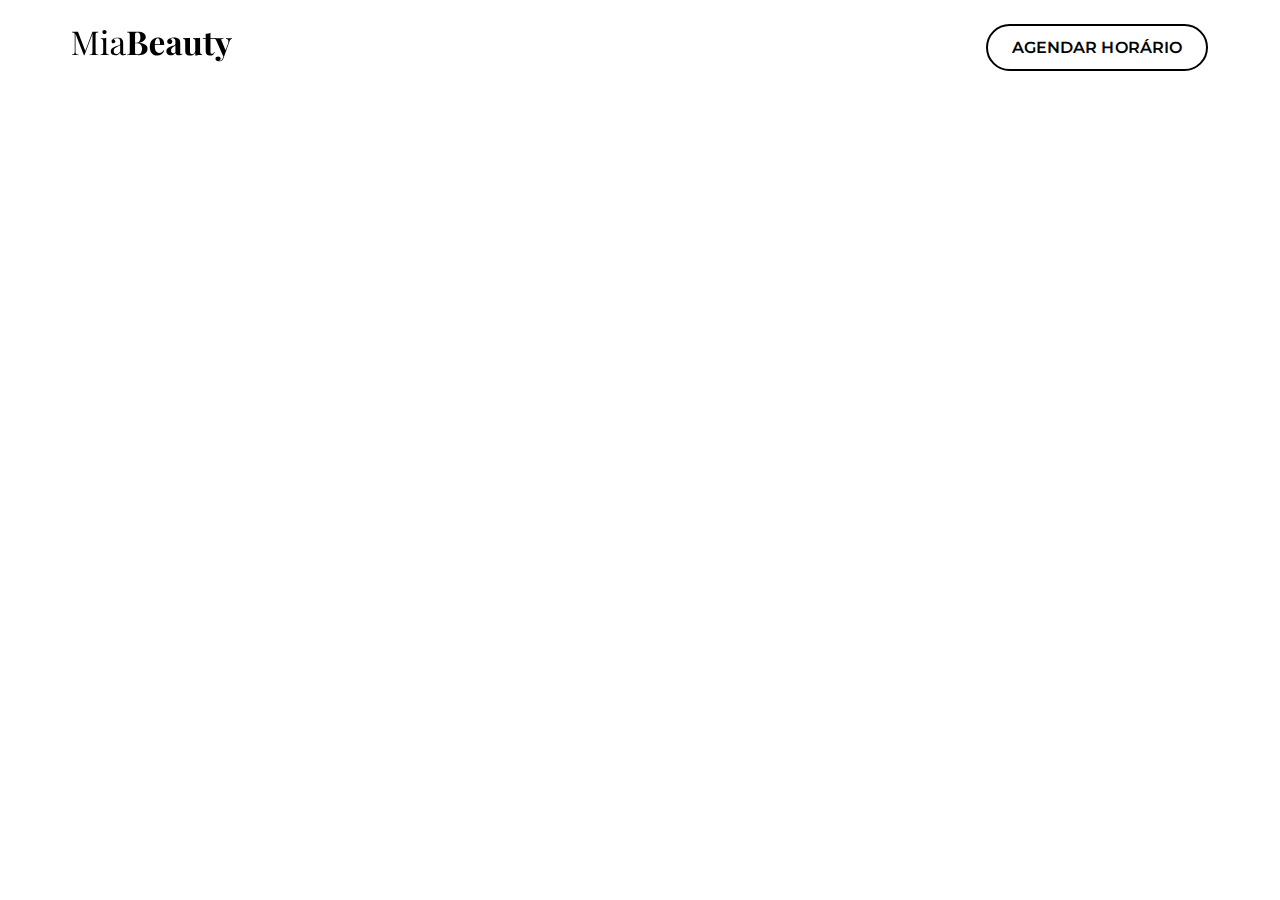
==== beauty-salon/index.html @ a398c998 "Header" ====
<!DOCTYPE html>
<html lang="pt-br">

<head>
  <meta charset="UTF-8">
  <meta http-equiv="X-UA-Compatible" content="IE=edge">
  <meta name="viewport" content="width=device-width, initial-scale=1.0">
  <title>MiaBeauty - Eleve sua autoestima com nossos serviços</title>
  <link rel="shortcut icon" href="./assets/favicon.png" type="image/x-icon">

  <link rel="preconnect" href="https://fonts.googleapis.com">
  <link rel="preconnect" href="https://fonts.gstatic.com" crossorigin>
  <link href="https://fonts.googleapis.com/css2?family=Montserrat:wght@400;700&family=Playfair+Display:wght@700&display=swap" rel="stylesheet">

  <link rel="stylesheet" href="./style.css">
</head>

<body>
  <header id="header-page">
    <div class="container header-container">
      <div class="logo-product">
        <img src="./assets/miabeauty-logo.svg" alt="MiaBeauty">
      </div>

      <a class="btn btn-outline" target="_blank"
        href="http://wa.me/send?phone=5551987654321&text=Ol%C3%A1,%20gostaria%20de%20agendar%20um%20hor%C3%A1rio!">
        Agendar horário
      </a>
    </div>
  </header>
</body>

</html>
---- beauty-salon/style.css ----
/* GLOBAL */
:root {
  font-size: 62.5%;

  --purple-primary: #AF05AA;
  --purple-secondary: #EA21A2;
  --black-primary: #000000;
  --black-secondary: #3C3640;
  --white-primary: #FFFFFF;
  --white-secondary: #F5EEEE;

  --color-button-hover: #D9D9D9;
}

* {
  margin: 0;
  padding: 0;
  box-sizing: border-box;
}

body {
  font-family: 'Playfair Display', serif;
  font-size: 1.6rem;
}

a {
  text-decoration: none;
}

.btn {
  font-family: 'Montserrat', sans-serif;
  font-size: 1.6rem;
  letter-spacing: 0.005em;
  color: var(--black-primary);
  text-transform: uppercase;
  cursor: pointer;

  border-radius: 9rem;

  transition: color .3s ease-in-out,
    background-color .3s ease-in-out,
    border-color .3s ease-in-out;
}

.container {
  max-width: 128rem;
  margin: 0 auto;
}

.logo-product img {
  width: 16rem;
}


/* HEADER */
#header-page {
  background-color: var(--white-primary);
}

.header-container {
  padding: 2.4rem 7.2rem;
  display: flex;
  justify-content: space-between;
  align-items: center;
}

.btn-outline {
  padding: 1.2rem 2.4rem;
  font-weight: 600;
  border: .2rem solid var(--black-primary);
  background-color: transparent;
}
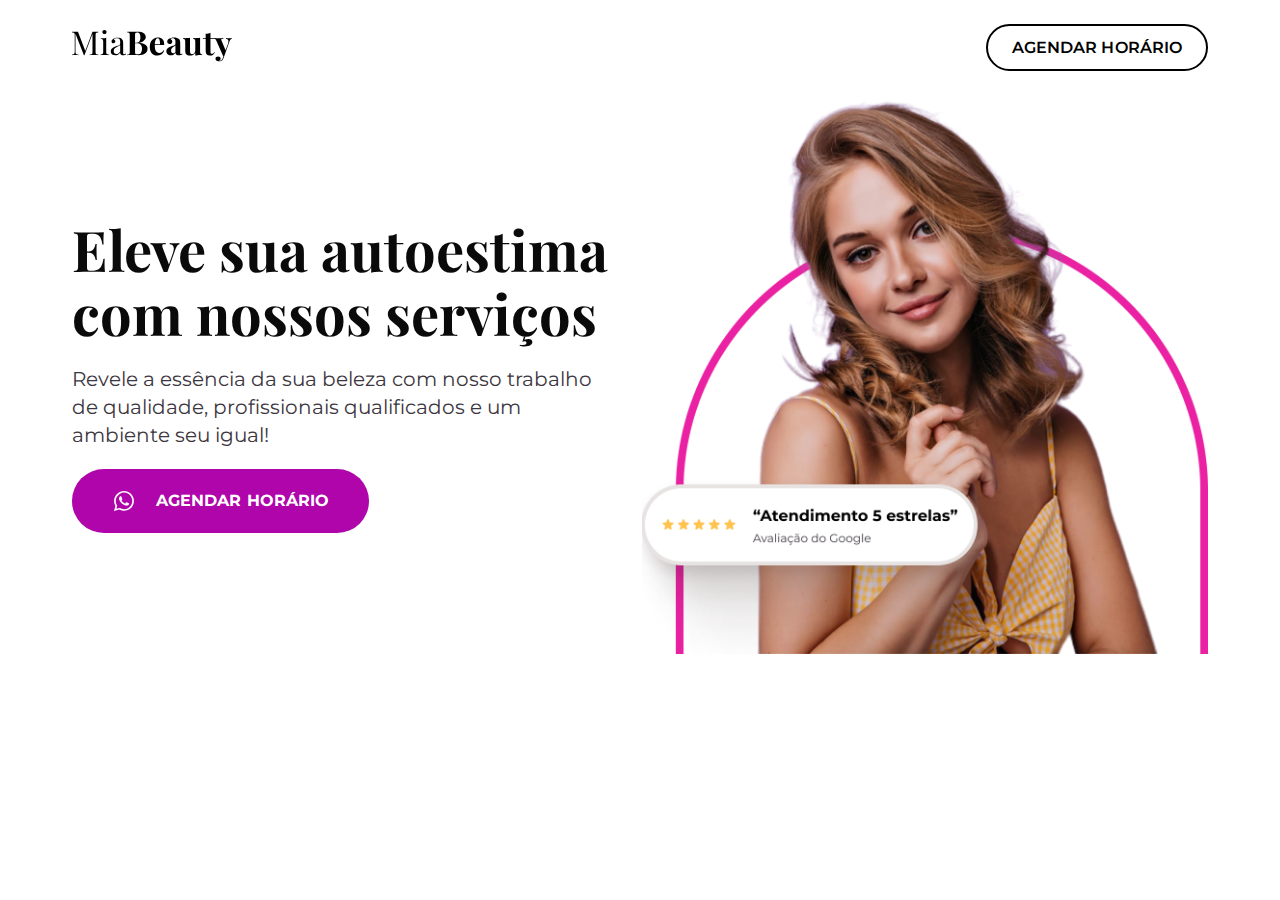
==== commit d87c93ad: "Hero section" ====
--- a/beauty-salon/index.html
+++ b/beauty-salon/index.html
@@ -10,7 +10,9 @@
 
   <link rel="preconnect" href="https://fonts.googleapis.com">
   <link rel="preconnect" href="https://fonts.gstatic.com" crossorigin>
-  <link href="https://fonts.googleapis.com/css2?family=Montserrat:wght@400;700&family=Playfair+Display:wght@700&display=swap" rel="stylesheet">
+  <link
+    href="https://fonts.googleapis.com/css2?family=Montserrat:wght@400;700&family=Playfair+Display:wght@700&display=swap"
+    rel="stylesheet">
 
   <link rel="stylesheet" href="./style.css">
 </head>
@@ -28,6 +30,30 @@
       </a>
     </div>
   </header>
+
+  <main>
+    <section id="hero">
+      <div class="container hero-container">
+        <div class="hero-text">
+          <h1 class="hero-text__title">Eleve sua autoestima com nossos serviços</h1>
+
+          <p class="hero-text__paragraph">
+            Revele a essência da sua beleza com nosso trabalho de qualidade, profissionais qualificados e um ambiente
+            seu igual!
+          </p>
+
+          <a class="btn btn-primary" target="_blank"
+            href="http://wa.me/send?phone=5551987654321&text=Ol%C3%A1,%20gostaria%20de%20agendar%20um%20hor%C3%A1rio!">
+            <img src="../global/assets/whatsapp.svg" alt="Ícone do WhatsApp"> Agendar horário
+          </a>
+        </div>
+
+        <div class="hero-img">
+          <img src="./assets/img-hero-desktop.png" alt="Atendimento 5 estrelas de acordo com avalição do Google">
+        </div>
+      </div>
+    </section>
+  </main>
 </body>
 
 </html>--- a/beauty-salon/style.css
+++ b/beauty-salon/style.css
@@ -69,4 +69,67 @@
   font-weight: 600;
   border: .2rem solid var(--black-primary);
   background-color: transparent;
+}
+
+
+/* MAIN */
+/* HERO */
+#hero {
+  background-color: var(--white-primary);
+}
+
+.hero-container {
+  display: flex;
+  gap: 2rem;
+  align-items: center;
+  padding: 0 7.2rem;
+}
+
+/* left */
+.hero-text {
+  display: flex;
+  flex-direction: column;
+  align-items: flex-start;
+  gap: 2rem;
+  padding: 9.6rem 0;
+  max-width: 55rem;
+  flex: 1;
+}
+
+.hero-text__title {
+  font-size: 5.6rem;
+  line-height: 6.4rem;
+  font-weight: 700;
+  color: #0A0A0A;
+}
+
+.hero-text__paragraph {
+  font-family: 'Montserrat';
+  font-size: 2rem;
+  line-height: 2.8rem;
+  color: var(--black-secondary);
+}
+
+.btn-primary {
+  font-family: 'Montserrat';
+  font-weight: 700;
+  color: var(--white-primary);
+  padding: 2rem 4rem;
+  background-color: var(--purple-primary);
+  border: none;
+
+  display: flex;
+  align-items: center;
+  gap: 2rem;
+}
+
+/* right */
+.hero-img {
+  flex: 1;
+  align-self: flex-end;
+}
+
+.hero-img img {
+  width: 100%;
+  vertical-align: bottom;
 }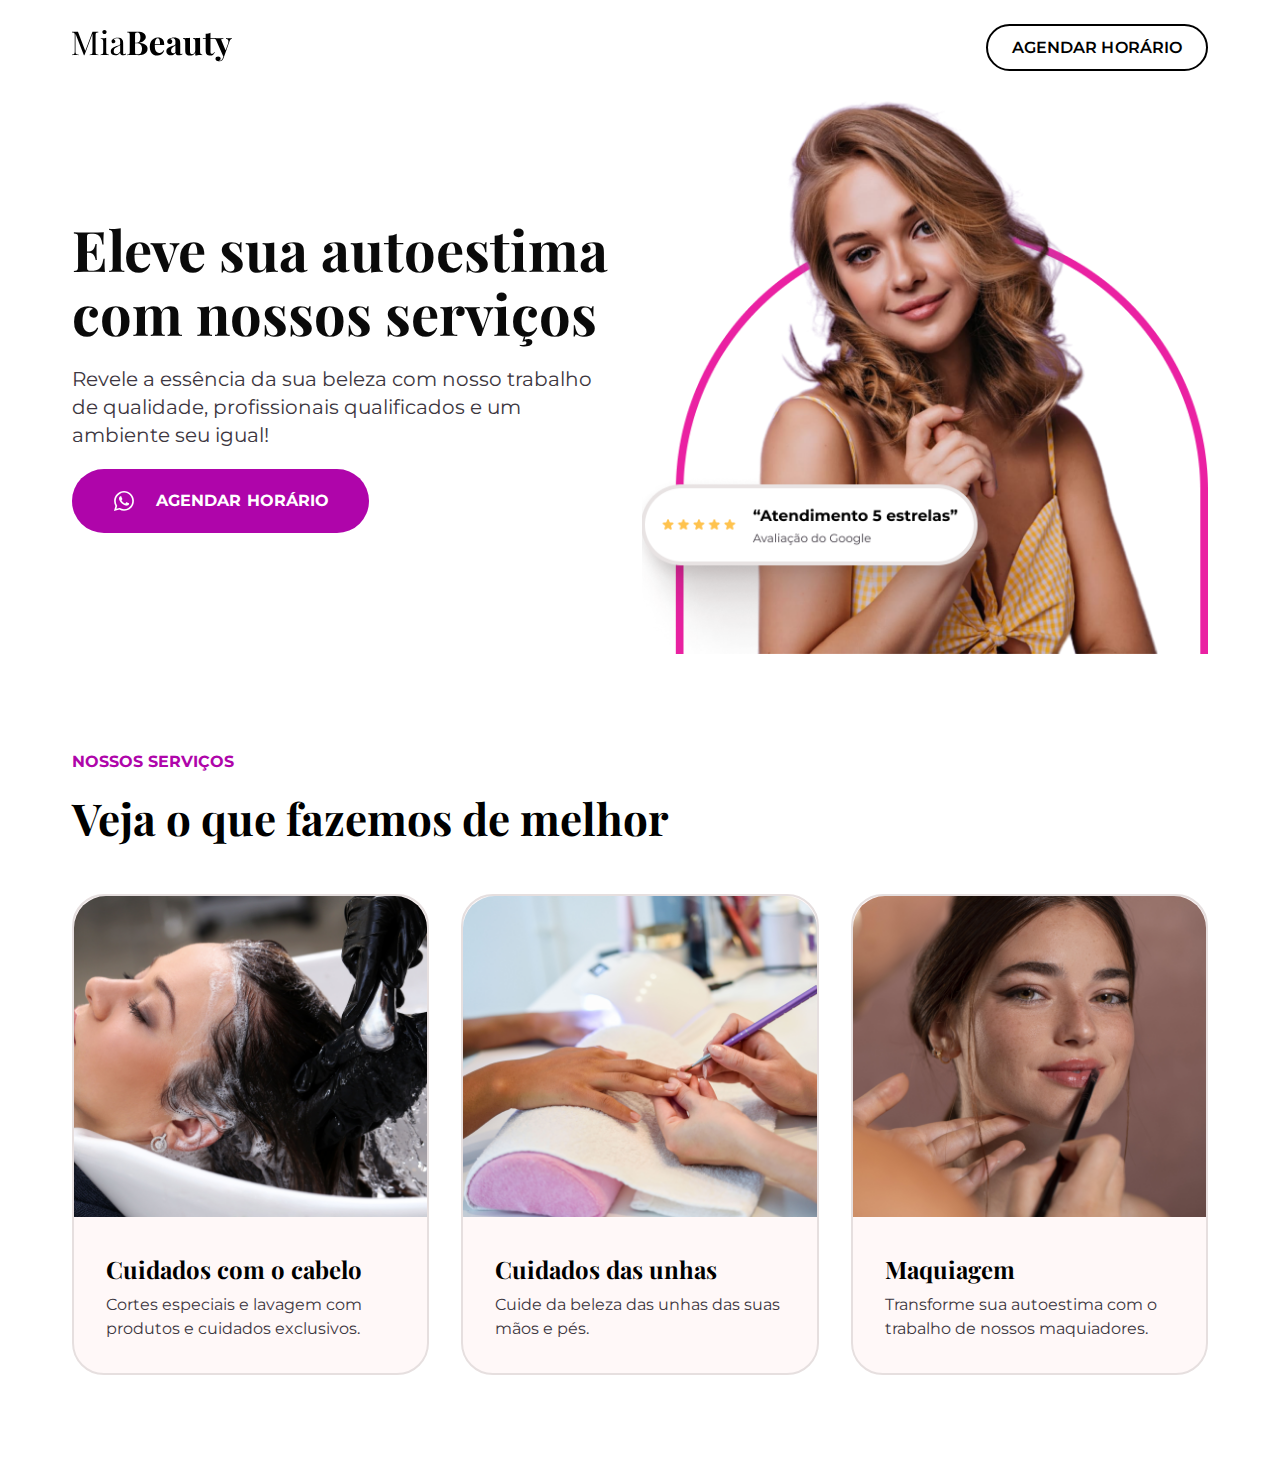
==== commit 7662e608: "Services section" ====
--- a/beauty-salon/index.html
+++ b/beauty-salon/index.html
@@ -53,6 +53,44 @@
         </div>
       </div>
     </section>
+
+    <section id="services">
+      <div class="container services-container">
+        <header>
+          <span class="overtitle">Nossos serviços</span>
+          <h2 class="title">Veja o que fazemos de melhor</h2>
+        </header>
+
+        <div class="services-list">
+          <div class="service-card">
+            <img src="./assets/img-card-01-desktop.png" alt="Mulher lavando o cabelo">
+
+            <div class="service-card__text">
+              <h3>Cuidados com o cabelo</h3>
+              <p>Cortes especiais e lavagem com produtos e cuidados exclusivos.</p>
+            </div>
+          </div>
+
+          <div class="service-card">
+            <img src="./assets/img-card-02-desktop.png" alt="Pintando as unhas">
+
+            <div class="service-card__text">
+              <h3>Cuidados das unhas</h3>
+              <p>Cuide da beleza das unhas das suas mãos e pés.</p>
+            </div>
+          </div>
+
+          <div class="service-card">
+            <img src="./assets/img-card-03-desktop.png" alt="Maquiando uma mulher">
+
+            <div class="service-card__text">
+              <h3>Maquiagem</h3>
+              <p>Transforme sua autoestima com o trabalho de nossos maquiadores.</p>
+            </div>
+          </div>
+        </div>
+      </div>
+    </section>
   </main>
 </body>
 
--- a/beauty-salon/style.css
+++ b/beauty-salon/style.css
@@ -9,6 +9,10 @@
   --white-primary: #FFFFFF;
   --white-secondary: #F5EEEE;
 
+
+  --font-serif: 'Playfair Display', serif;
+  --font-sans-serif: 'Montserrat', sans-serif;
+
   --color-button-hover: #D9D9D9;
 }
 
@@ -19,7 +23,7 @@
 }
 
 body {
-  font-family: 'Playfair Display', serif;
+  font-family: var(--font-serif);
   font-size: 1.6rem;
 }
 
@@ -28,7 +32,7 @@
 }
 
 .btn {
-  font-family: 'Montserrat', sans-serif;
+  font-family: var(--font-sans-serif);
   font-size: 1.6rem;
   letter-spacing: 0.005em;
   color: var(--black-primary);
@@ -49,6 +53,23 @@
 
 .logo-product img {
   width: 16rem;
+}
+
+.overtitle {
+  font-family: var(--font-sans-serif);
+  font-weight: 700;
+  font-size: 1.6rem;
+  line-height: 2.4rem;
+  color: var(--purple-primary);
+  text-transform: uppercase;
+}
+
+.title {
+  font-weight: 700;
+  font-size: 4.4rem;
+  line-height: 5.6rem;
+  color: var(--black-primary);
+  margin-top: 1.6rem;
 }
 
 
@@ -104,14 +125,14 @@
 }
 
 .hero-text__paragraph {
-  font-family: 'Montserrat';
+  font-family: var(--font-sans-serif);
   font-size: 2rem;
   line-height: 2.8rem;
   color: var(--black-secondary);
 }
 
 .btn-primary {
-  font-family: 'Montserrat';
+  font-family: var(--font-sans-serif);
   font-weight: 700;
   color: var(--white-primary);
   padding: 2rem 4rem;
@@ -132,4 +153,49 @@
 .hero-img img {
   width: 100%;
   vertical-align: bottom;
+}
+
+
+/* SERVICES */
+.services-container {
+  padding: 9.6rem 7.2rem;
+}
+
+.services-list {
+  margin-top: 4.8rem;
+  display: flex;
+  justify-content: center;
+  gap: 3.2rem;
+}
+
+/* for each card */
+.service-card {
+  background-color: #FFF8F8;
+  border: .2rem solid #E6DFDF;
+  border-radius: 3.2rem;
+
+  width: 36rem;
+}
+
+.service-card img {
+  width: 100%;
+  border-radius: 3.2rem 3.2rem 0 0;
+}
+
+.service-card__text {
+  padding: 3.2rem;
+}
+
+.service-card__text h3 {
+  font-weight: 700;
+  font-size: 2.4rem;
+  line-height: 3.2rem;
+  color: var(--black-primary);
+}
+
+.service-card__text p {
+  margin-top: .8rem;
+  font-family: var(--font-sans-serif);
+  line-height: 2.4rem;
+  color: var(--black-secondary);
 }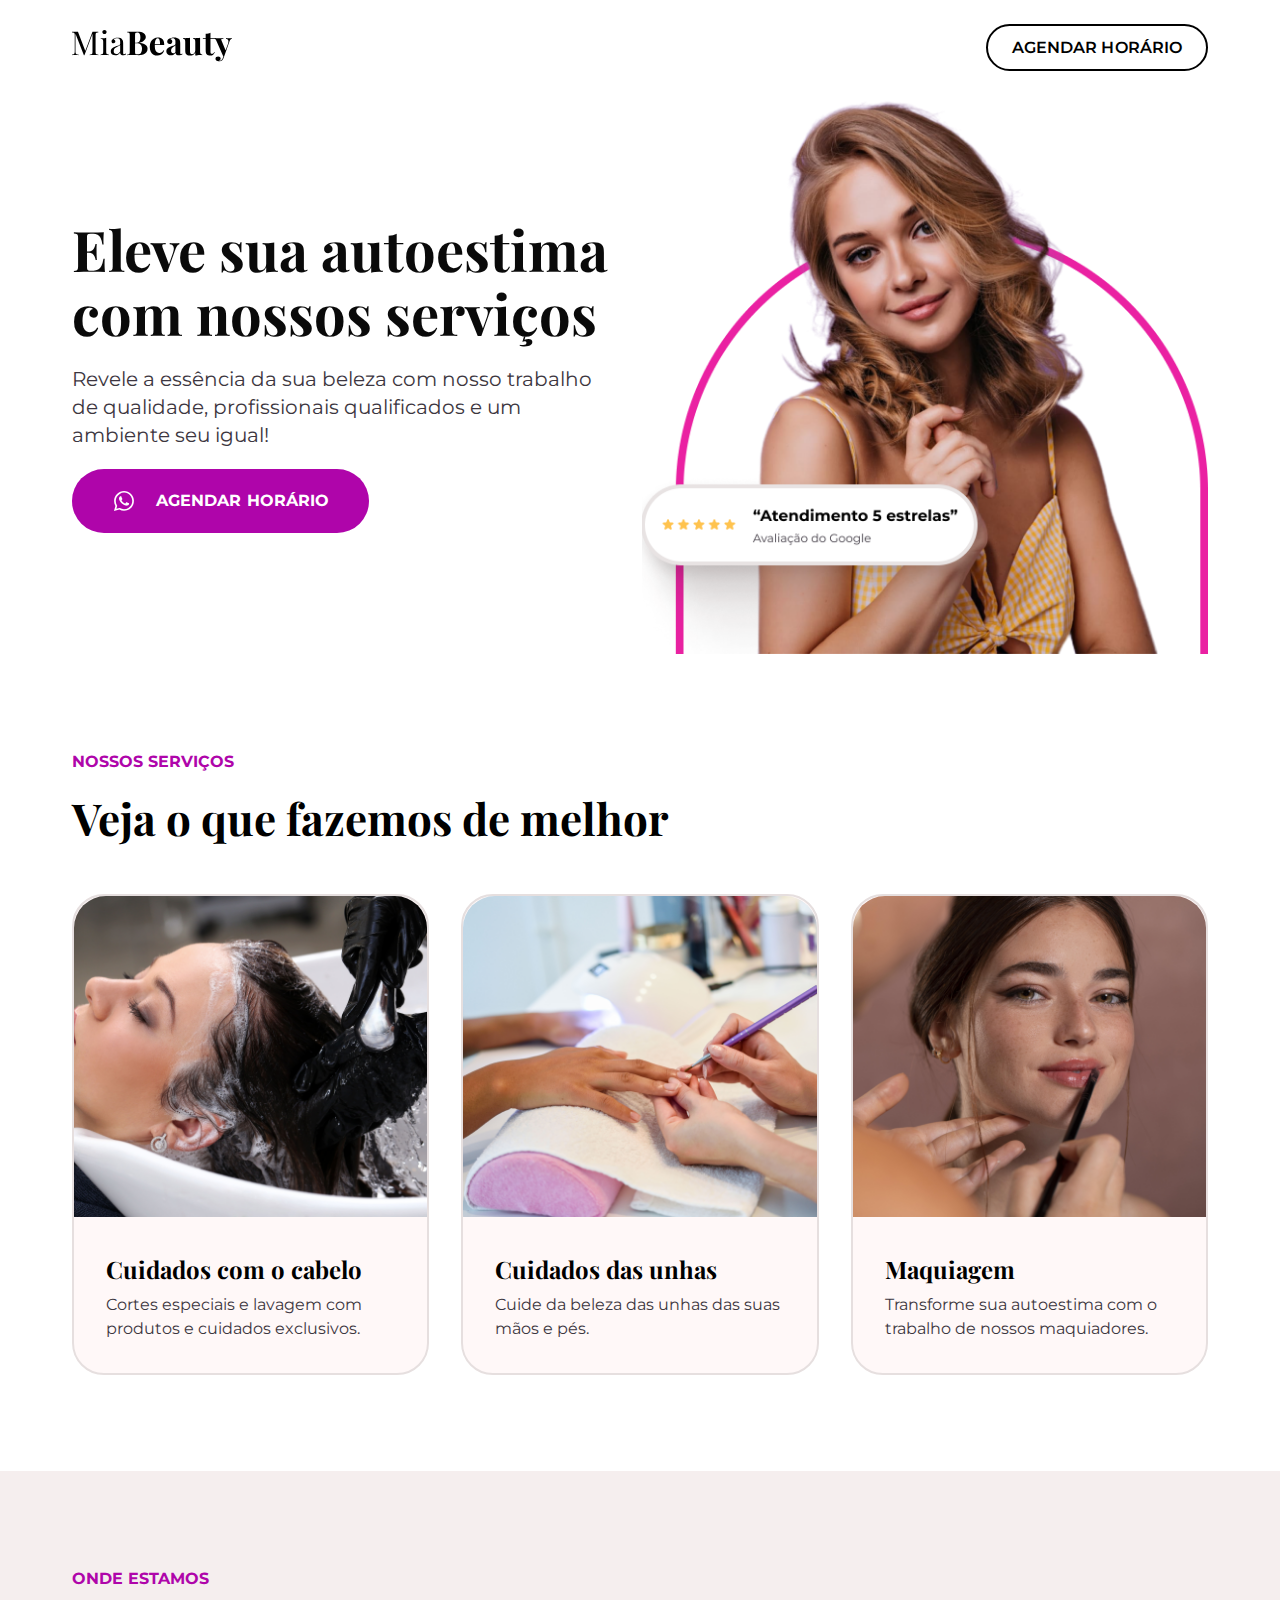
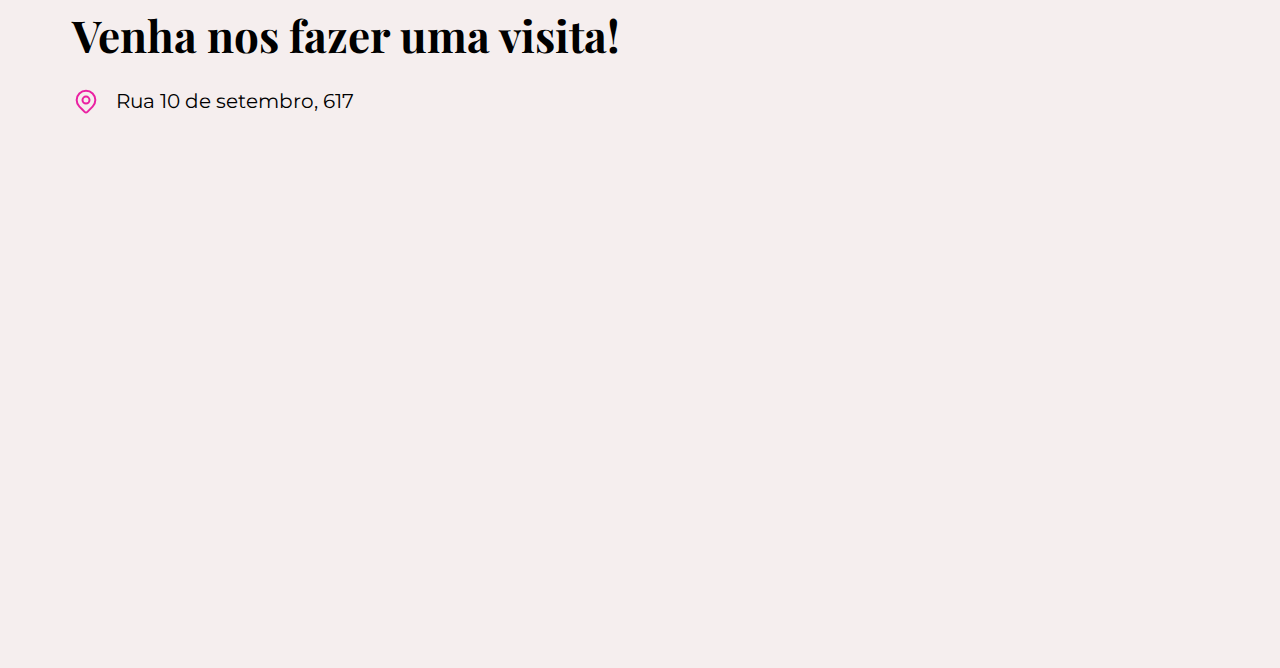
==== commit c190022e: "Location section" ====
--- a/beauty-salon/index.html
+++ b/beauty-salon/index.html
@@ -91,6 +91,25 @@
         </div>
       </div>
     </section>
+
+    <section id="location">
+      <div class="container location-container">
+        <header>
+          <span class="overtitle">Onde estamos</span>
+          <h2 class="title">Venha nos fazer uma visita!</h2>
+
+          <address class="location__address">
+            <img src="./assets/location.svg" alt="Ícone de localização">
+            <span>Rua 10 de setembro, 617</span>
+          </address>
+        </header>
+      </div>
+
+      <iframe
+        src="https://www.google.com/maps/embed?pb=!1m18!1m12!1m3!1d13894.73071566881!2d-51.82058295260935!3d-29.467275013217254!2m3!1f0!2f0!3f0!3m2!1i1024!2i768!4f13.1!3m3!1m2!1s0x951c6fade56d3ea1%3A0x7d7d173bce248358!2sOrion%20a%20casa%20da%20beleza!5e0!3m2!1spt-BR!2sbr!4v1662691373009!5m2!1spt-BR!2sbr"
+        width="100%" height="500" style="border:0;" allowfullscreen="" loading="lazy"
+        referrerpolicy="no-referrer-when-downgrade"></iframe>
+    </section>
   </main>
 </body>
 
--- a/beauty-salon/style.css
+++ b/beauty-salon/style.css
@@ -198,4 +198,31 @@
   font-family: var(--font-sans-serif);
   line-height: 2.4rem;
   color: var(--black-secondary);
+}
+
+
+/* LOCATION */
+#location {
+  background-color: var(--white-secondary);
+}
+
+.location-container {
+  padding: 9.6rem 7.2rem 4.8rem;
+}
+
+.location__address {
+  display: inline-flex;
+  align-items: center;
+  gap: 1.6rem;
+  margin-top: 2.4rem;
+
+  font-family: var(--font-sans-serif);
+  font-size: 2rem;
+  line-height: 2.8rem;
+  font-style: normal;
+  color: var(--black-primary);
+}
+
+#location iframe {
+  vertical-align: bottom;
 }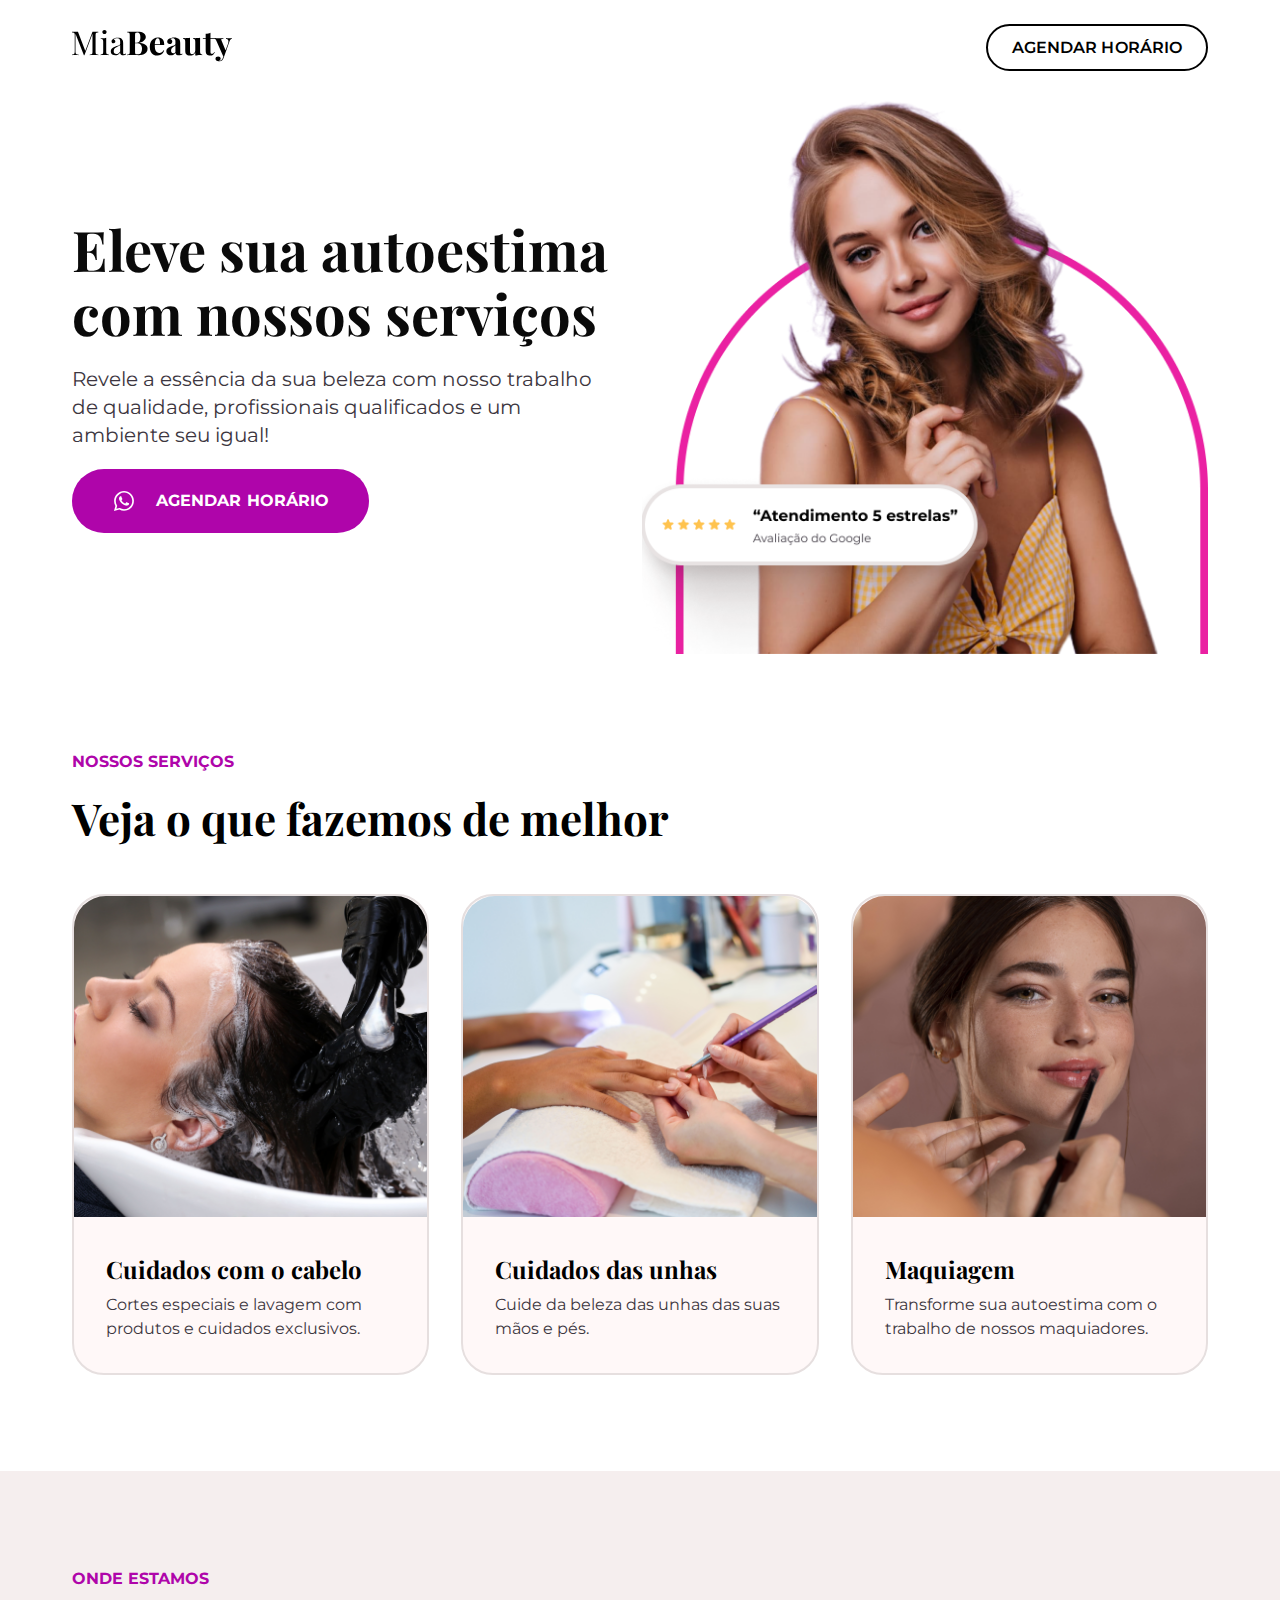
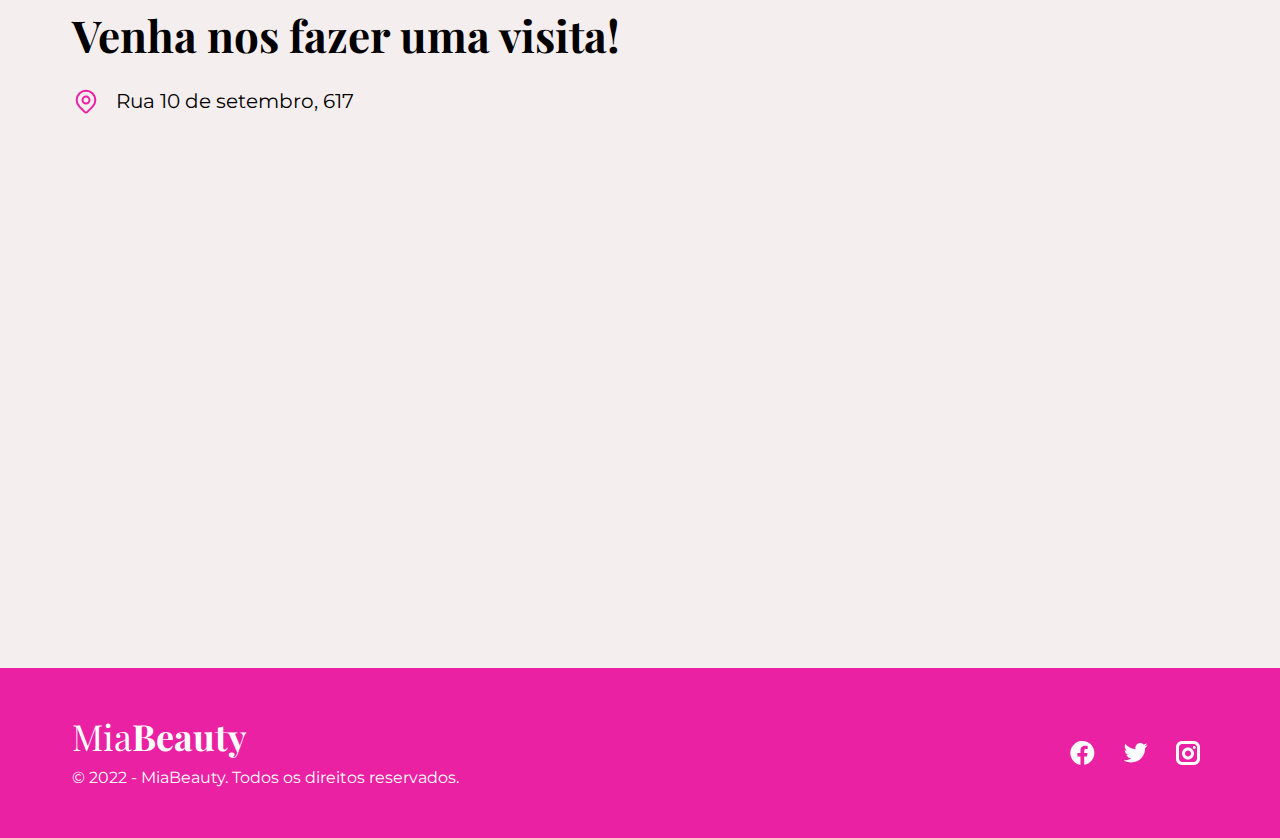
==== commit dc2669d0: "Footer page" ====
--- a/beauty-salon/index.html
+++ b/beauty-salon/index.html
@@ -11,7 +11,7 @@
   <link rel="preconnect" href="https://fonts.googleapis.com">
   <link rel="preconnect" href="https://fonts.gstatic.com" crossorigin>
   <link
-    href="https://fonts.googleapis.com/css2?family=Montserrat:wght@400;700&family=Playfair+Display:wght@700&display=swap"
+    href="https://fonts.googleapis.com/css2?family=Montserrat:wght@400;700&family=Playfair+Display:wght@400;700&display=swap"
     rel="stylesheet">
 
   <link rel="stylesheet" href="./style.css">
@@ -111,6 +111,29 @@
         referrerpolicy="no-referrer-when-downgrade"></iframe>
     </section>
   </main>
+
+  <footer id="footer-page">
+    <div class="container footer-container">
+      <div>
+        <h3>Mia<span>Beauty</span></h3>
+        <p>&copy; 2022 - MiaBeauty. Todos os direitos reservados.</p>
+      </div>
+
+      <div class="social-links">
+        <a href="http://facebook.com" target="_blank" rel="noopener noreferrer">
+          <img src="../global/assets/facebook.svg" alt="Página do Facebook da MiaBeauty">
+        </a>
+
+        <a href="http://twitter.com" target="_blank" rel="noopener noreferrer">
+          <img src="../global/assets/twitter.svg" alt="Página do Twiiter da MiaBeauty">
+        </a>
+
+        <a href="http://instagram.com" target="_blank" rel="noopener noreferrer">
+          <img src="../global/assets/instagram.svg" alt="Página do Instagram da MiaBeauty">
+        </a>
+      </div>
+    </div>
+  </footer>
 </body>
 
 </html>--- a/beauty-salon/style.css
+++ b/beauty-salon/style.css
@@ -51,10 +51,6 @@
   margin: 0 auto;
 }
 
-.logo-product img {
-  width: 16rem;
-}
-
 .overtitle {
   font-family: var(--font-sans-serif);
   font-weight: 700;
@@ -83,6 +79,10 @@
   display: flex;
   justify-content: space-between;
   align-items: center;
+}
+
+.logo-product img {
+  width: 16rem;
 }
 
 .btn-outline {
@@ -225,4 +225,47 @@
 
 #location iframe {
   vertical-align: bottom;
+}
+
+
+/* FOOTER */
+#footer-page {
+  background-color: var(--purple-secondary);
+}
+
+.footer-container {
+  padding: 4.8rem 7.2rem;
+
+  display: flex;
+  justify-content: space-between;
+  align-items: center;
+  gap: 2rem;
+
+  color: var(--white-primary);
+}
+
+.footer-container h3 {
+  font-size: 3.6rem;
+  line-height: 4rem;
+  font-weight: 400;
+}
+
+.footer-container h3 span {
+  font-weight: 700;
+}
+
+.footer-container p {
+  margin-top: 1rem;
+  font-family: var(--font-sans-serif);
+  line-height: 2.4rem;
+}
+
+.footer-container .social-links {
+  display: inline-flex;
+  gap: 1.3rem;
+}
+
+.footer-container .social-links a {
+  width: 4rem;
+  height: 4rem;
 }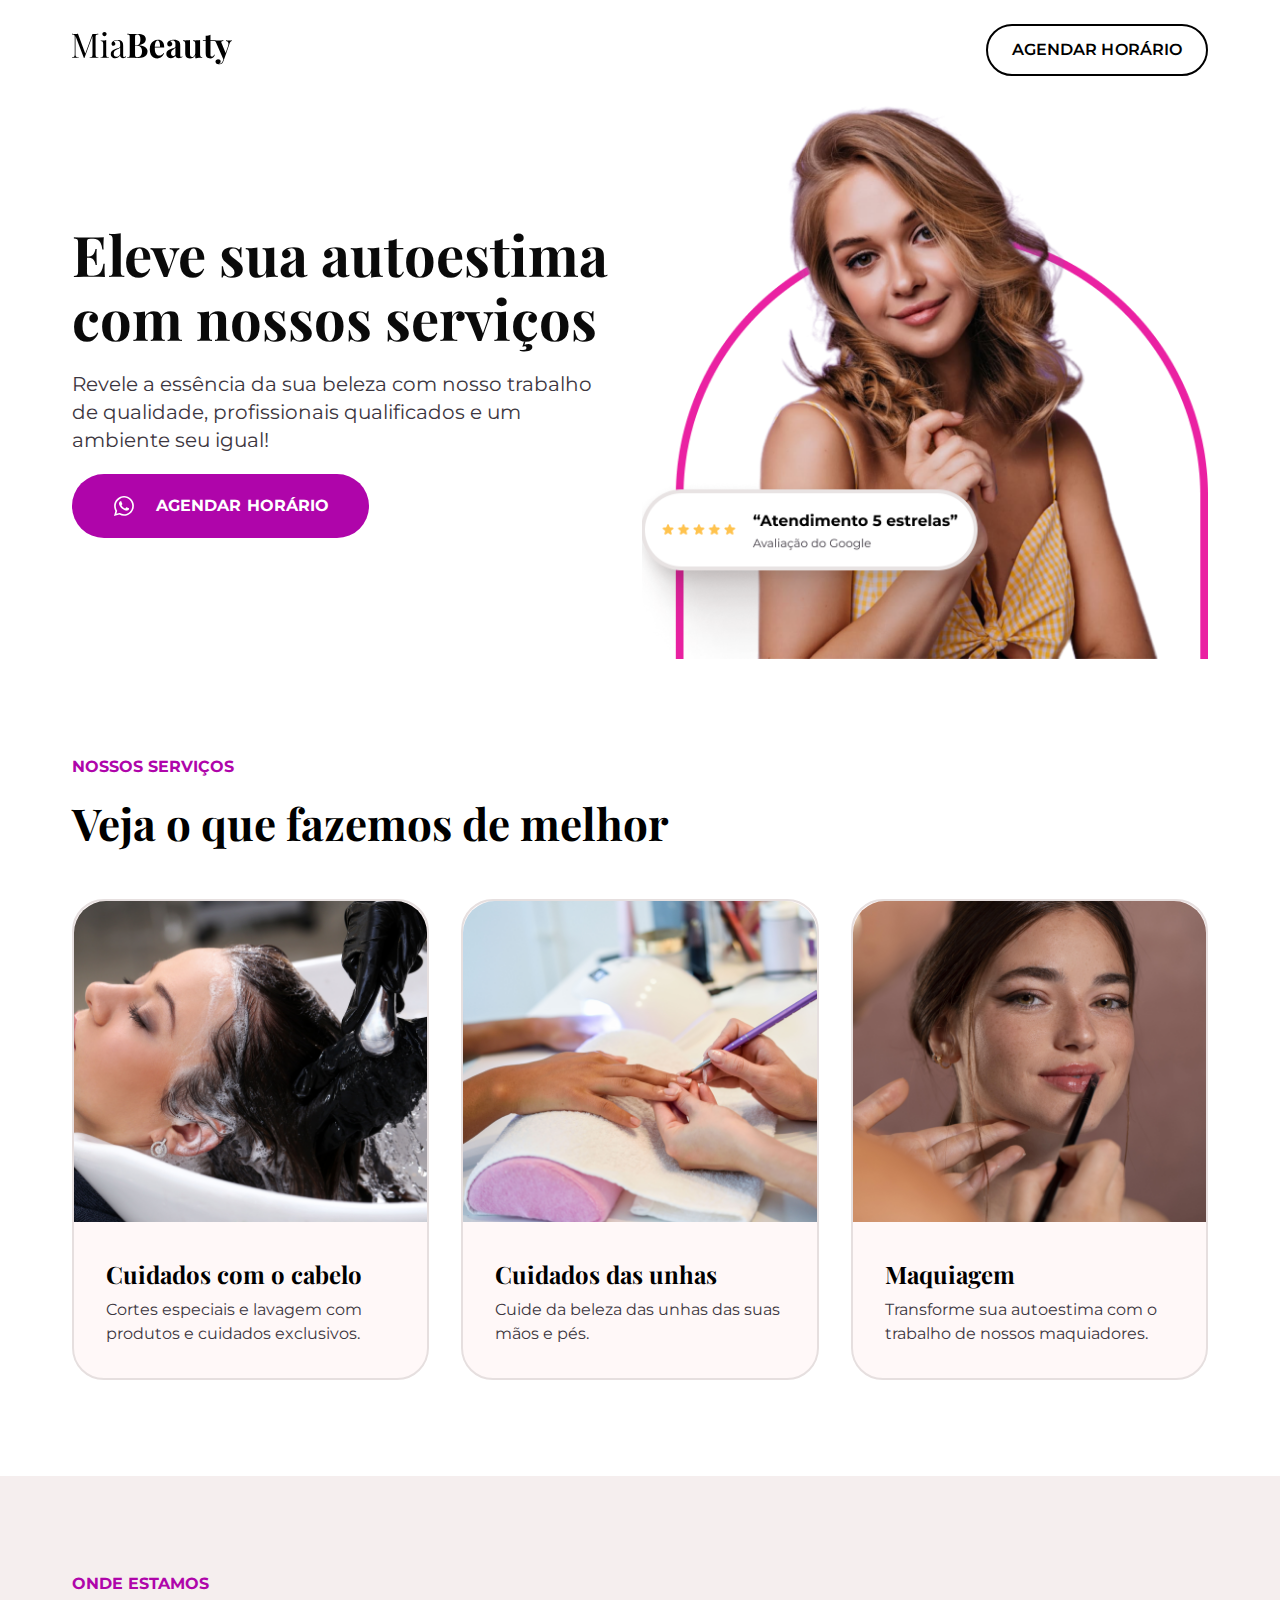
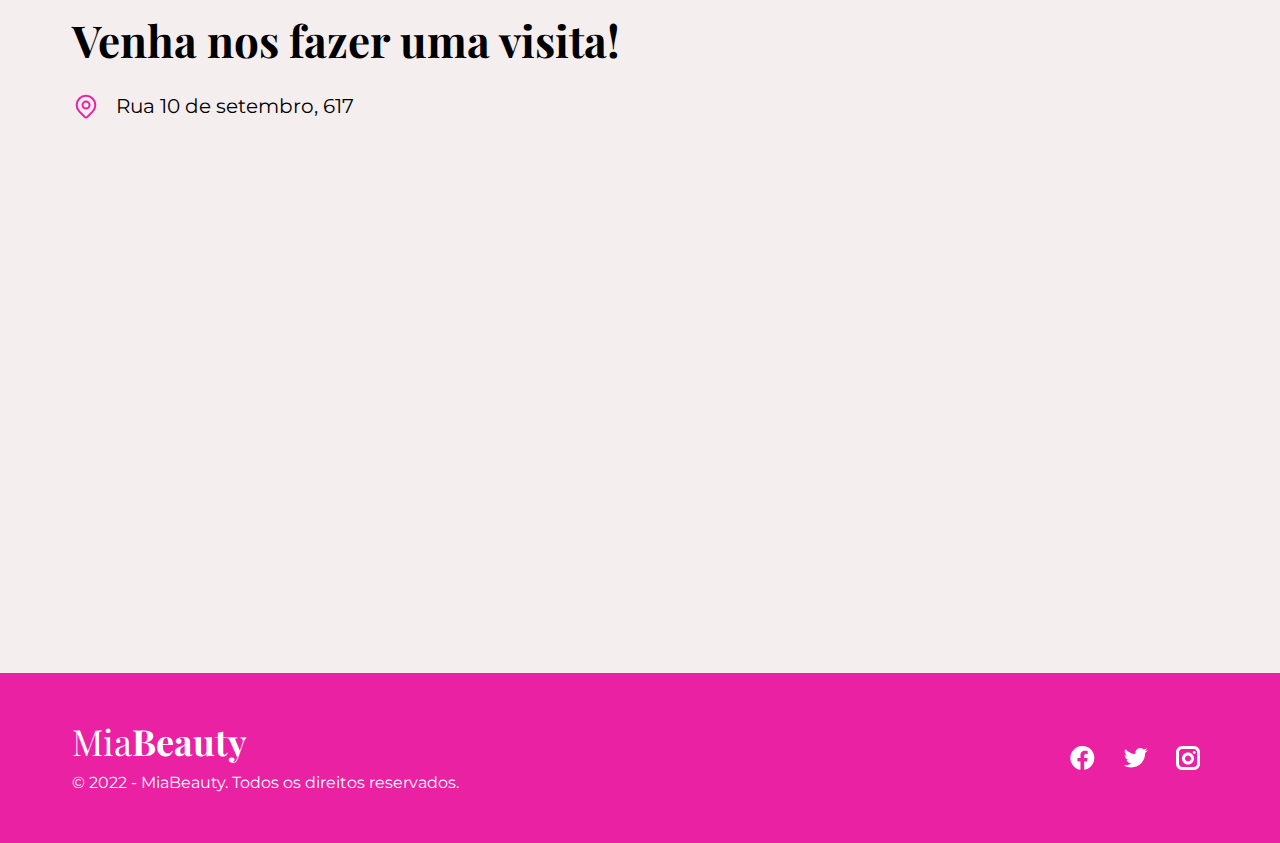
==== commit b0dc73c0: "Correções nos botões" ====
--- a/beauty-salon/index.html
+++ b/beauty-salon/index.html
@@ -11,10 +11,11 @@
   <link rel="preconnect" href="https://fonts.googleapis.com">
   <link rel="preconnect" href="https://fonts.gstatic.com" crossorigin>
   <link
-    href="https://fonts.googleapis.com/css2?family=Montserrat:wght@400;700&family=Playfair+Display:wght@400;700&display=swap"
+    href="https://fonts.googleapis.com/css2?family=Montserrat:wght@400;600;700&family=Playfair+Display:wght@400;700&display=swap"
     rel="stylesheet">
 
   <link rel="stylesheet" href="./style.css">
+  <link rel="stylesheet" href="../global/responsive.css">
 </head>
 
 <body>
--- a/beauty-salon/style.css
+++ b/beauty-salon/style.css
@@ -34,8 +34,8 @@
 .btn {
   font-family: var(--font-sans-serif);
   font-size: 1.6rem;
+  line-height: 2.4rem;
   letter-spacing: 0.005em;
-  color: var(--black-primary);
   text-transform: uppercase;
   cursor: pointer;
 
@@ -86,10 +86,16 @@
 }
 
 .btn-outline {
+  font-weight: 600;
+  color: var(--black-primary);
   padding: 1.2rem 2.4rem;
-  font-weight: 600;
   border: .2rem solid var(--black-primary);
   background-color: transparent;
+}
+
+.btn-outline:hover {
+  color: var(--black-secondary);
+  border-color: var(--black-secondary);
 }
 
 
@@ -142,6 +148,10 @@
   display: flex;
   align-items: center;
   gap: 2rem;
+}
+
+.btn-primary:hover {
+  background-color: #8A0B86;
 }
 
 /* right */
--- a/global/responsive.css
+++ b/global/responsive.css
@@ -0,0 +1,152 @@
+/* 1024px */
+@media (max-width: 64rem) {
+  .hero-container {
+    flex-direction: column;
+  }
+
+  .hero-text {
+    align-items: center;
+    text-align: center;
+    gap: 2.5rem;
+    padding: 4.8rem 0;
+  }
+
+  .hero-img {
+    display: flex;
+    justify-content: center;
+    align-self: center;
+    width: 65%;
+  }
+}
+
+/* 900px */
+@media (max-width: 56.25rem) {
+
+  /* SERVICES */
+  .services-list {
+    flex-wrap: wrap;
+  }
+
+  .service-card {
+    width: 65%;
+    min-width: 32rem;
+  }
+}
+
+/* 768px */
+@media (max-width: 48rem) {
+
+  /* CONTAINERS */
+  .header-container {
+    padding: 2.4rem 4.8rem;
+  }
+
+  .hero-container {
+    padding: 0 4.8rem;
+  }
+
+  .services-container {
+    padding: 7.2rem 4.8rem;
+  }
+
+  .location-container {
+    padding: 7.2rem 4.8rem 2.4rem;
+  }
+
+
+  /* GENERAL */
+  .overtitle {
+    font-size: 1.2rem;
+    line-height: 1.6rem;
+  }
+
+  .title {
+    font-size: 2.8rem;
+    line-height: 3.6rem;
+  }
+
+  /* LOCATION */
+  .location__address {
+    font-size: 1.6rem;
+    line-height: 2.4rem;
+  }
+}
+
+/* 500px */
+@media (max-width: 31.25rem) {
+
+  /* HEADER */
+  .header-container {
+    padding: 2rem;
+  }
+
+  .header-container .logo-product img {
+    width: 11rem;
+  }
+
+  .btn-outline {
+    font-size: 1.4rem;
+    line-height: 2rem;
+  }
+
+
+  /* HERO */
+  .hero-container {
+    padding: 0 2rem;
+  }
+
+  .hero-text__title {
+    font-size: 3.2rem;
+    line-height: 4.0rem;
+  }
+
+  .hero-text__paragraph {
+    font-size: 1.6rem;
+    line-height: 2.4rem;
+  }
+
+  .hero-img {
+    width: 100%;
+  }
+
+
+  /* SERVICES */
+  .services-container {
+    padding: 4.8rem 2rem;
+  }
+
+  .service-card {
+    min-width: 28rem;
+    width: 100%;
+  }
+
+
+  /* LOCATION  */
+  .location-container {
+    padding: 4.8rem 2rem 2rem;
+  }
+
+  #location iframe {
+    height: 35rem;
+  }
+
+  /* FOOTER */
+  .footer-container {
+    padding: 4.8rem 2rem;
+
+    flex-direction: column;
+    text-align: center;
+  }
+}
+
+/* 375px */
+@media (max-width: 23.4rem) {
+  .header-container {
+    padding: 2rem;
+    flex-direction: column;
+    gap: 1rem;
+  }
+  .header-container .logo-product img {
+    width: 16rem;
+  }
+}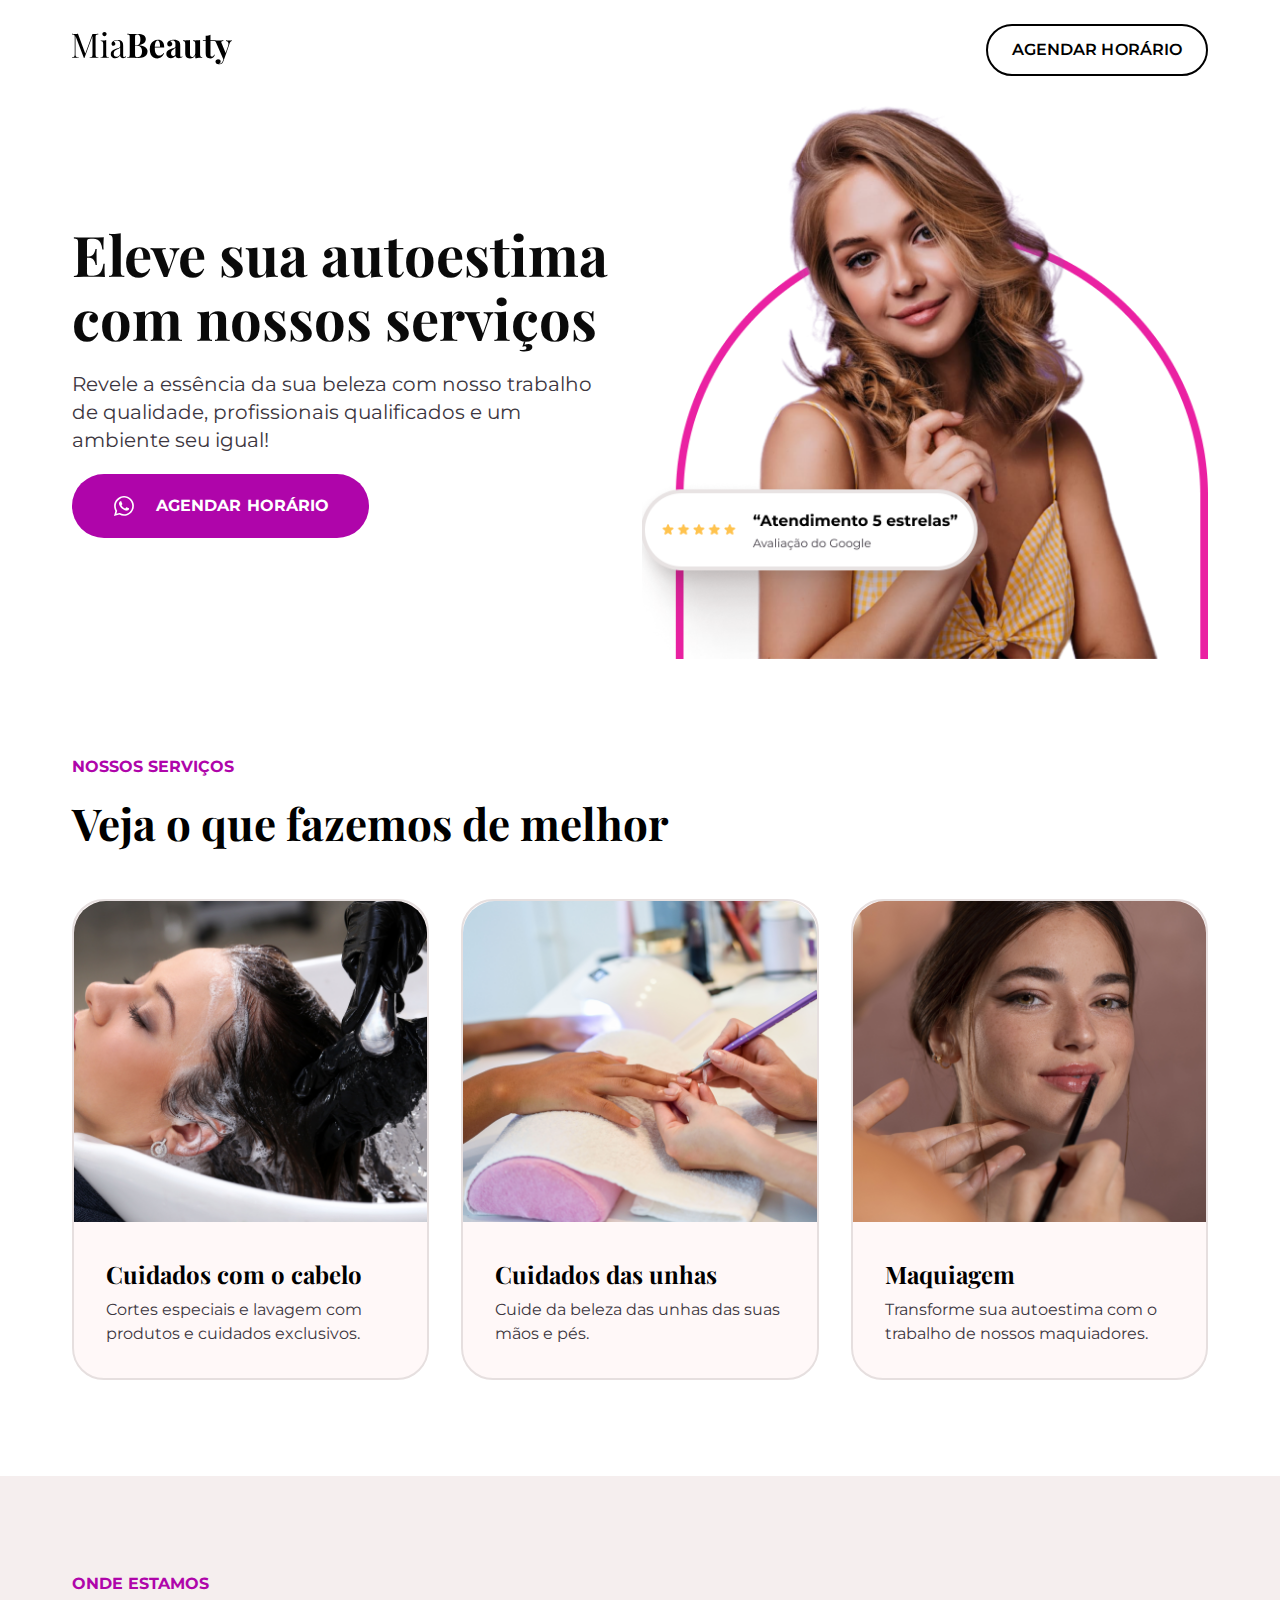
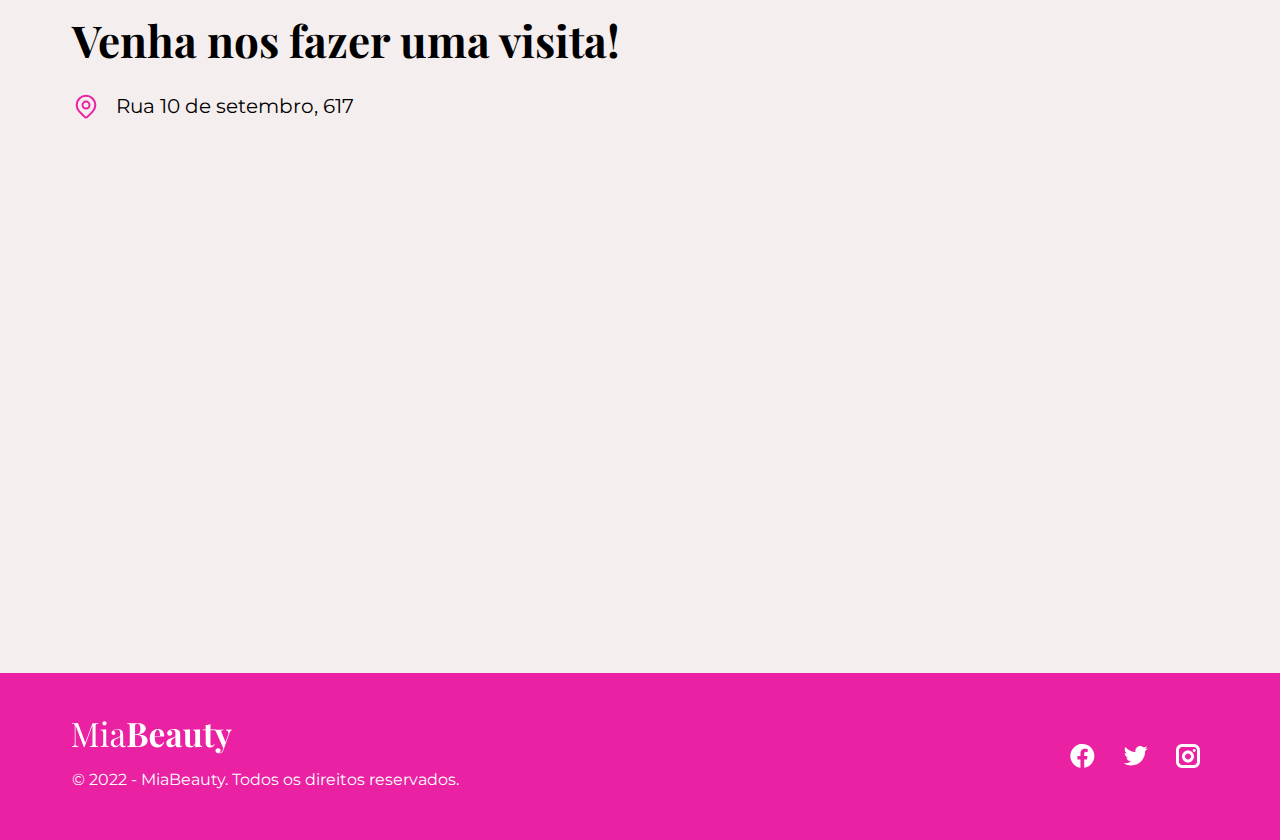
==== commit dcd38e5d: "Correção logo footer" ====
--- a/beauty-salon/index.html
+++ b/beauty-salon/index.html
@@ -11,7 +11,7 @@
   <link rel="preconnect" href="https://fonts.googleapis.com">
   <link rel="preconnect" href="https://fonts.gstatic.com" crossorigin>
   <link
-    href="https://fonts.googleapis.com/css2?family=Montserrat:wght@400;600;700&family=Playfair+Display:wght@400;700&display=swap"
+    href="https://fonts.googleapis.com/css2?family=Montserrat:wght@400;600;700&family=Playfair+Display:wght@700&display=swap"
     rel="stylesheet">
 
   <link rel="stylesheet" href="./style.css">
@@ -116,7 +116,9 @@
   <footer id="footer-page">
     <div class="container footer-container">
       <div>
-        <h3>Mia<span>Beauty</span></h3>
+        <div class="logo-product">
+          <img src="./assets/miabeauty-logo-white.svg" alt="MiaBeauty">
+        </div>
         <p>&copy; 2022 - MiaBeauty. Todos os direitos reservados.</p>
       </div>
 
--- a/beauty-salon/style.css
+++ b/beauty-salon/style.css
@@ -51,6 +51,10 @@
   margin: 0 auto;
 }
 
+.logo-product img {
+  width: 16rem;
+}
+
 .overtitle {
   font-family: var(--font-sans-serif);
   font-weight: 700;
@@ -79,10 +83,6 @@
   display: flex;
   justify-content: space-between;
   align-items: center;
-}
-
-.logo-product img {
-  width: 16rem;
 }
 
 .btn-outline {
@@ -254,16 +254,6 @@
   color: var(--white-primary);
 }
 
-.footer-container h3 {
-  font-size: 3.6rem;
-  line-height: 4rem;
-  font-weight: 400;
-}
-
-.footer-container h3 span {
-  font-weight: 700;
-}
-
 .footer-container p {
   margin-top: 1rem;
   font-family: var(--font-sans-serif);
